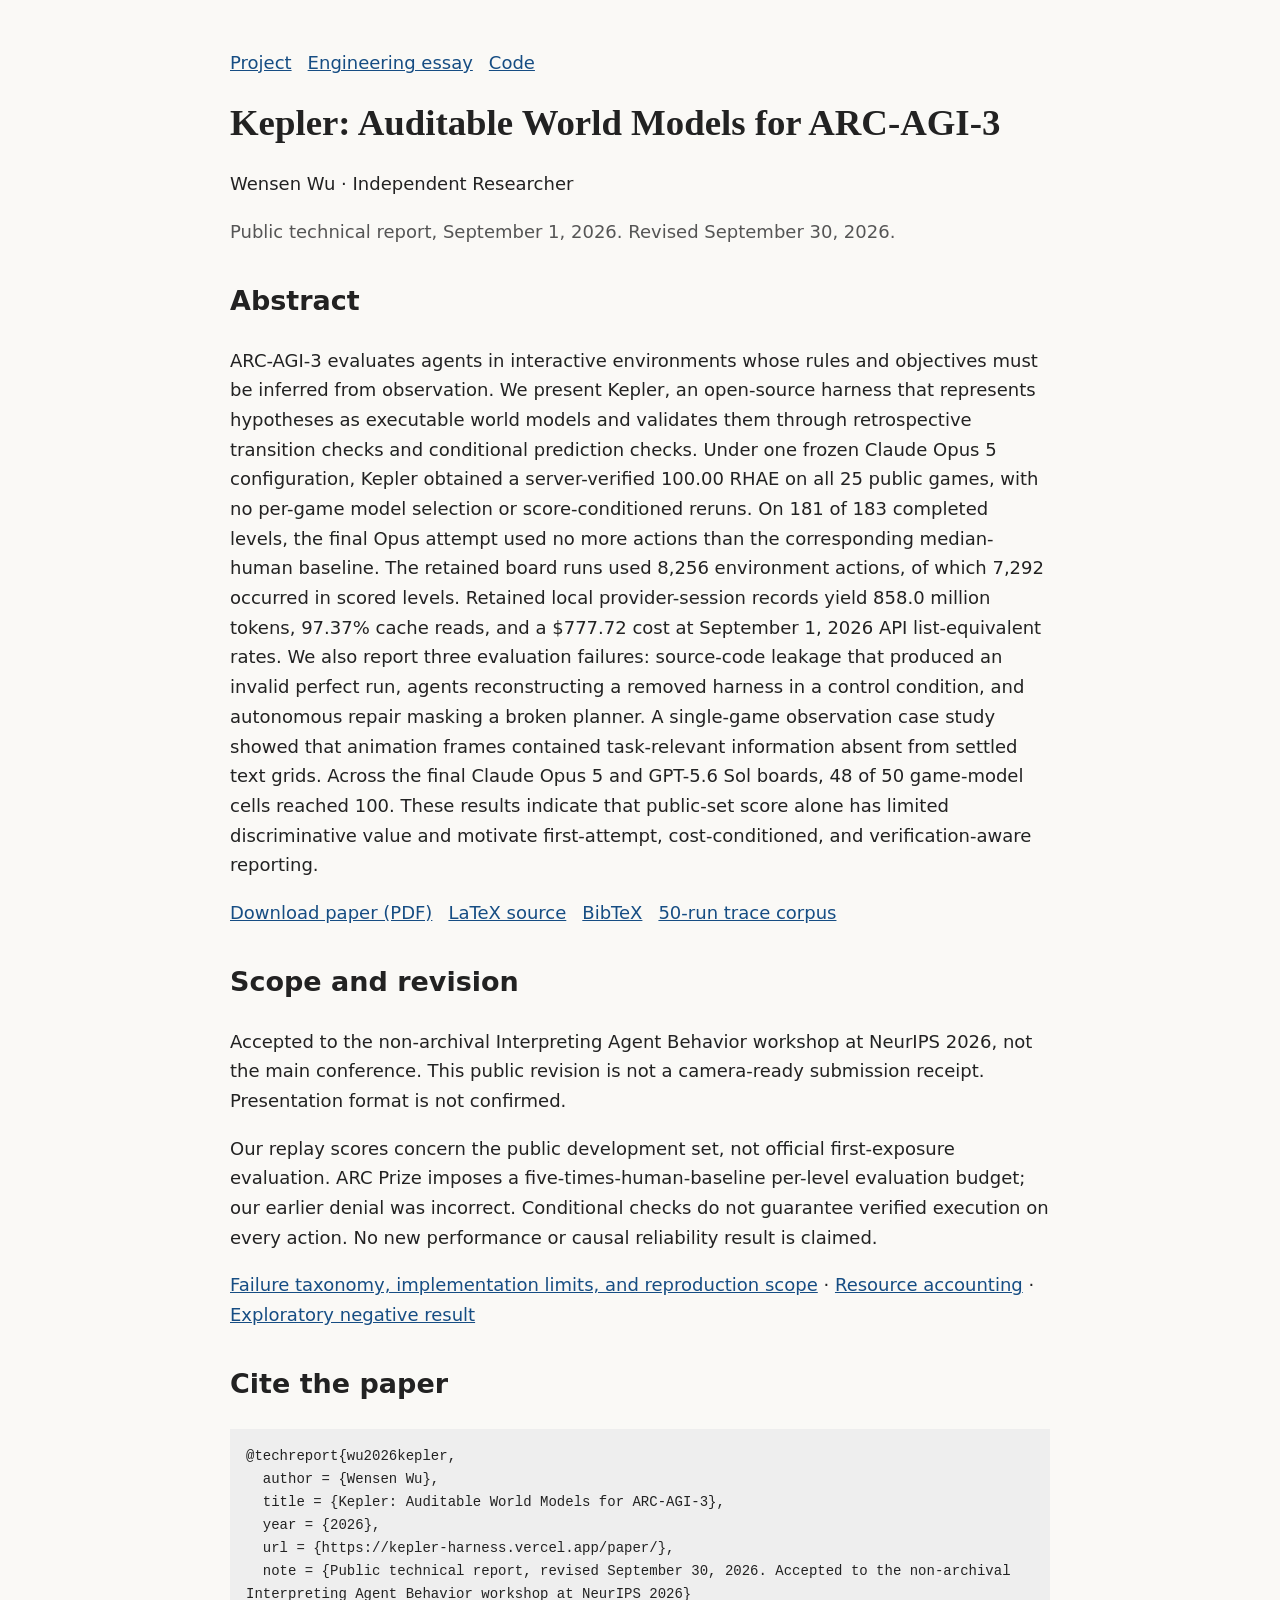
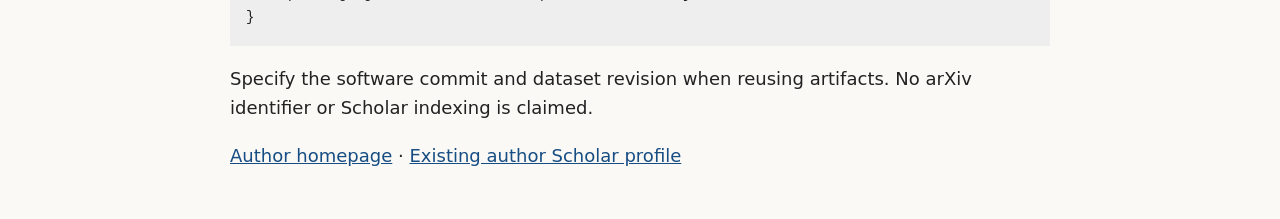
==== blog/site/paper/index.html @ 1d2b7d65 "Correct evaluation claims and publish auditable paper assets" ====
<!doctype html>
<html lang="en"><head><meta charset="utf-8">
<meta name="viewport" content="width=device-width,initial-scale=1">
<title>Kepler: Auditable World Models for ARC-AGI-3 | Wensen Wu</title>
<link rel="canonical" href="https://kepler-harness.vercel.app/paper/">
<meta name="citation_title" content="Kepler: Auditable World Models for ARC-AGI-3">
<meta name="citation_author" content="Wensen Wu">
<meta name="citation_publication_date" content="2026/09/01">
<meta name="citation_pdf_url" content="https://kepler-harness.vercel.app/paper/kepler.pdf">
<meta name="description" content="Executable world models, replay evidence, and documented evaluation failures. Public technical report by Wensen Wu.">
<style>body{max-width:820px;margin:3rem auto;padding:0 1.25rem;font:18px/1.65 system-ui;color:#222;background:#faf9f6}h1{font:600 2.3rem/1.15 Georgia,serif}a{color:#164d83}nav{display:flex;flex-wrap:wrap;gap:1rem}pre{padding:1rem;background:#eee;white-space:pre-wrap;overflow-wrap:anywhere;font-size:14px}.meta{color:#555}h2{margin-top:2rem}</style>
</head><body>
<nav><a href="/">Project</a><a href="https://www.wensenwu.com/thoughts/kepler">Engineering essay</a><a href="https://github.com/Cveinnt/kepler">Code</a></nav>
<h1>Kepler: Auditable World Models for ARC-AGI-3</h1><p>Wensen Wu · Independent Researcher</p>
<p class="meta">Public technical report, September 1, 2026. Revised September 30, 2026.</p>
<h2>Abstract</h2><p>ARC-AGI-3 evaluates agents in interactive environments whose rules and objectives must be inferred from observation. We present Kepler, an open-source harness that represents hypotheses as executable world models and validates them through retrospective transition checks and conditional prediction checks. Under one frozen Claude Opus 5 configuration, Kepler obtained a server-verified 100.00 RHAE on all 25 public games, with no per-game model selection or score-conditioned reruns. On 181 of 183 completed levels, the final Opus attempt used no more actions than the corresponding median-human baseline. The retained board runs used 8,256 environment actions, of which 7,292 occurred in scored levels. Retained local provider-session records yield 858.0 million tokens, 97.37% cache reads, and a $777.72 cost at September 1, 2026 API list-equivalent rates. We also report three evaluation failures: source-code leakage that produced an invalid perfect run, agents reconstructing a removed harness in a control condition, and autonomous repair masking a broken planner. A single-game observation case study showed that animation frames contained task-relevant information absent from settled text grids. Across the final Claude Opus 5 and GPT-5.6 Sol boards, 48 of 50 game-model cells reached 100. These results indicate that public-set score alone has limited discriminative value and motivate first-attempt, cost-conditioned, and verification-aware reporting.</p>
<nav><a href="kepler.pdf">Download paper (PDF)</a><a href="kepler-latex.zip">LaTeX source</a><a href="kepler.bib">BibTeX</a><a href="https://huggingface.co/datasets/cveinnt/kepler-arc-agi-3-traces">50-run trace corpus</a></nav>
<h2>Scope and revision</h2>
<p>Accepted to the non-archival Interpreting Agent Behavior workshop at NeurIPS 2026, not the main conference. This public revision is not a camera-ready submission receipt. Presentation format is not confirmed.</p>
<p>Our replay scores concern the public development set, not official first-exposure evaluation. ARC Prize imposes a five-times-human-baseline per-level evaluation budget; our earlier denial was incorrect. Conditional checks do not guarantee verified execution on every action. No new performance or causal reliability result is claimed.</p>
<p><a href="https://github.com/Cveinnt/kepler/blob/main/docs/evidence-boundaries.md">Failure taxonomy, implementation limits, and reproduction scope</a> · <a href="https://github.com/Cveinnt/kepler/blob/main/docs/resource-comparison.md">Resource accounting</a> · <a href="https://github.com/Cveinnt/kepler/blob/main/docs/research-followups.md">Exploratory negative result</a></p>
<h2>Cite the paper</h2><pre>@techreport{wu2026kepler,
  author = {Wensen Wu},
  title = {Kepler: Auditable World Models for ARC-AGI-3},
  year = {2026},
  url = {https://kepler-harness.vercel.app/paper/},
  note = {Public technical report, revised September 30, 2026. Accepted to the non-archival Interpreting Agent Behavior workshop at NeurIPS 2026}
}
</pre>
<p>Specify the software commit and dataset revision when reusing artifacts. No arXiv identifier or Scholar indexing is claimed.</p>
<p><a href="https://www.wensenwu.com/">Author homepage</a> · <a href="https://scholar.google.com/citations?user=9MXpr74AAAAJ&amp;hl=en">Existing author Scholar profile</a></p>
</body></html>
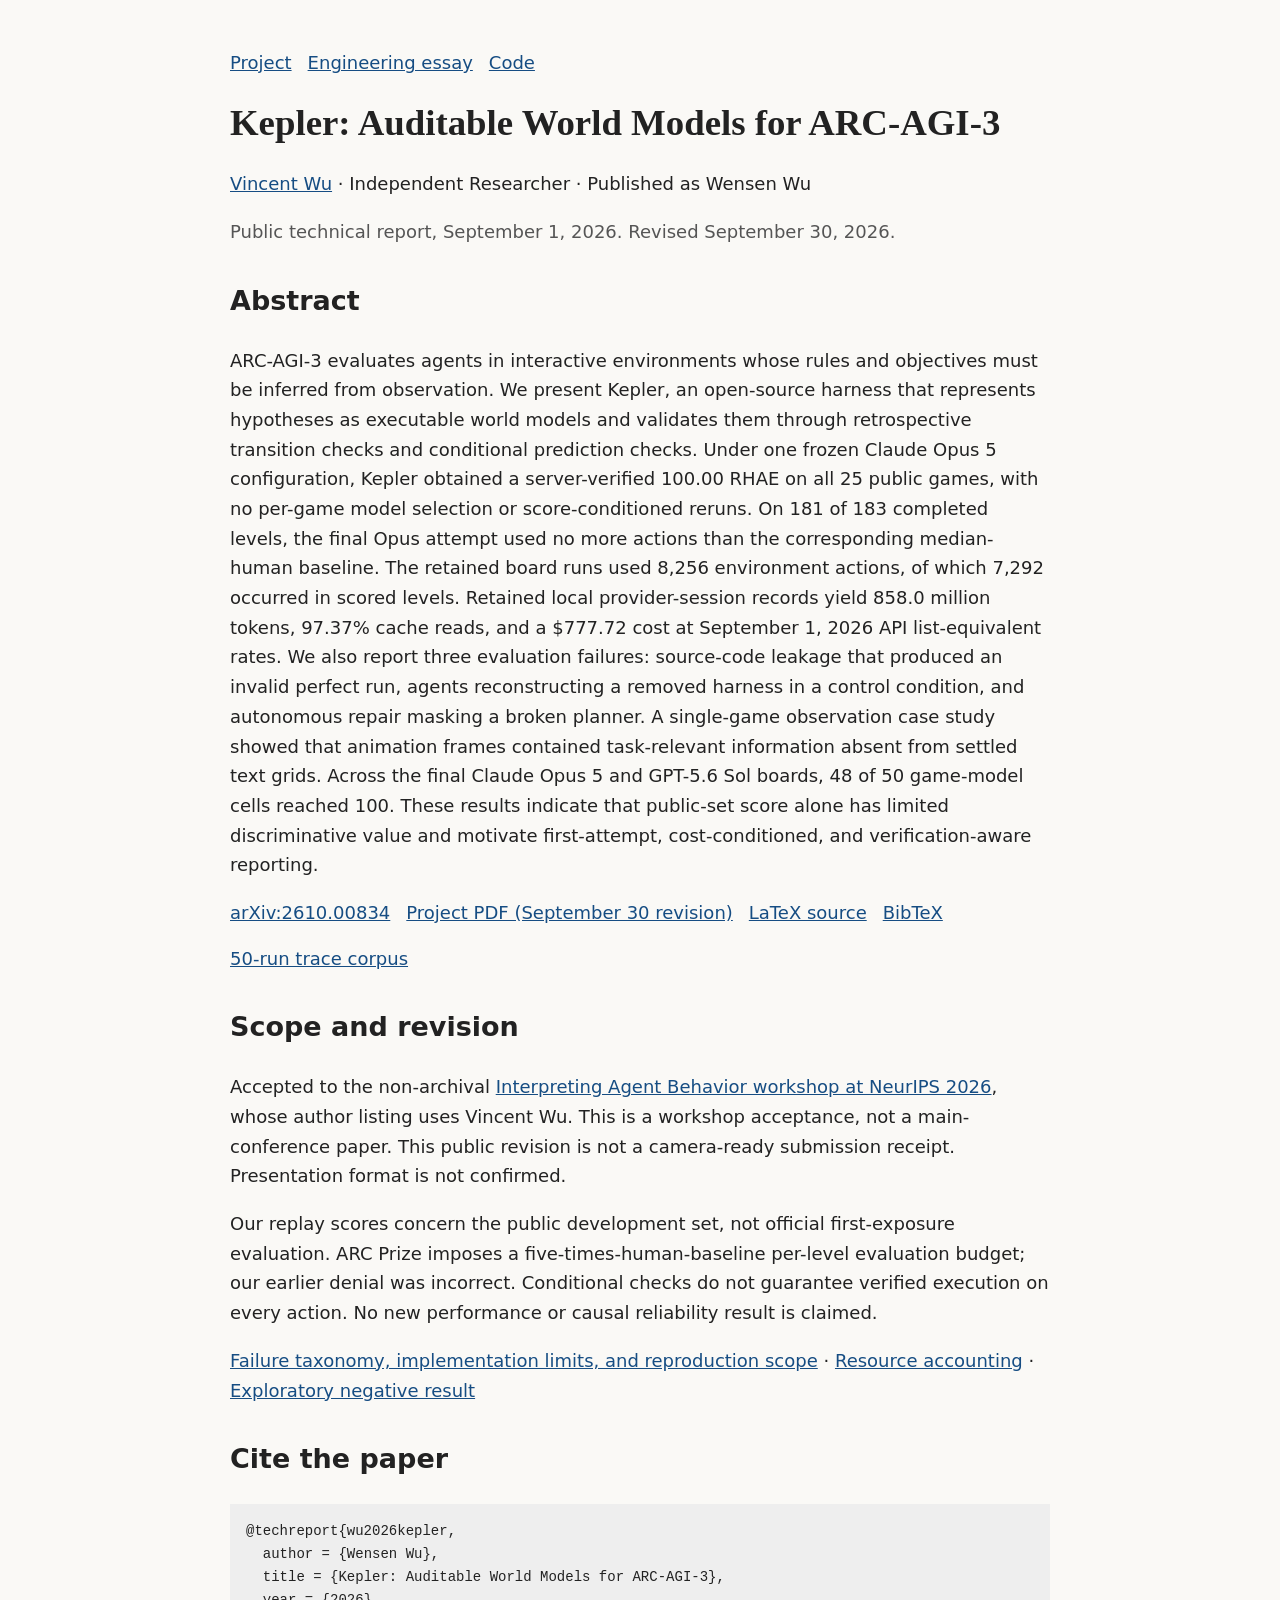
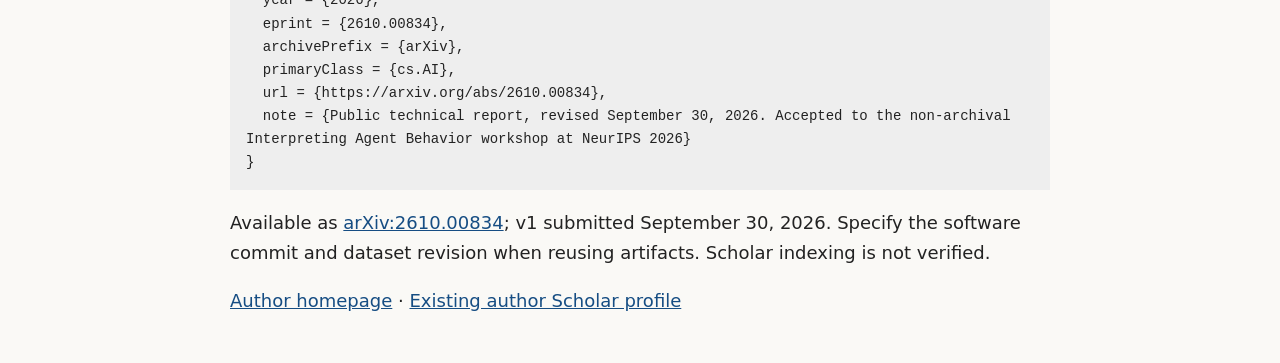
==== commit bf9b4ef2: "Connect Kepler publication to arXiv and Vincent Wu author profile" ====
--- a/blog/site/paper/index.html
+++ b/blog/site/paper/index.html
@@ -1,32 +1,44 @@
 <!doctype html>
 <html lang="en"><head><meta charset="utf-8">
 <meta name="viewport" content="width=device-width,initial-scale=1">
-<title>Kepler: Auditable World Models for ARC-AGI-3 | Wensen Wu</title>
+<title>Kepler: Auditable World Models for ARC-AGI-3 | Vincent Wu</title>
 <link rel="canonical" href="https://kepler-harness.vercel.app/paper/">
 <meta name="citation_title" content="Kepler: Auditable World Models for ARC-AGI-3">
 <meta name="citation_author" content="Wensen Wu">
 <meta name="citation_publication_date" content="2026/09/01">
 <meta name="citation_pdf_url" content="https://kepler-harness.vercel.app/paper/kepler.pdf">
-<meta name="description" content="Executable world models, replay evidence, and documented evaluation failures. Public technical report by Wensen Wu.">
+<meta name="description" content="Executable world models, replay evidence, and documented evaluation failures. Public technical report by Vincent Wu, published as Wensen Wu.">
+<meta property="og:type" content="article">
+<meta property="og:title" content="Kepler: Auditable World Models for ARC-AGI-3">
+<meta property="og:description" content="Executable world models, replay evidence, and documented evaluation failures. Public technical report by Vincent Wu, published as Wensen Wu.">
+<meta property="og:url" content="https://kepler-harness.vercel.app/paper/">
+<meta property="og:image" content="https://kepler-harness.vercel.app/og.png">
+<meta name="twitter:card" content="summary_large_image">
+<meta name="twitter:title" content="Kepler: Auditable World Models for ARC-AGI-3">
+<meta name="twitter:description" content="Executable world models, replay evidence, and documented evaluation failures. Public technical report by Vincent Wu, published as Wensen Wu.">
+<meta name="twitter:image" content="https://kepler-harness.vercel.app/og.png">
 <style>body{max-width:820px;margin:3rem auto;padding:0 1.25rem;font:18px/1.65 system-ui;color:#222;background:#faf9f6}h1{font:600 2.3rem/1.15 Georgia,serif}a{color:#164d83}nav{display:flex;flex-wrap:wrap;gap:1rem}pre{padding:1rem;background:#eee;white-space:pre-wrap;overflow-wrap:anywhere;font-size:14px}.meta{color:#555}h2{margin-top:2rem}</style>
 </head><body>
 <nav><a href="/">Project</a><a href="https://www.wensenwu.com/thoughts/kepler">Engineering essay</a><a href="https://github.com/Cveinnt/kepler">Code</a></nav>
-<h1>Kepler: Auditable World Models for ARC-AGI-3</h1><p>Wensen Wu · Independent Researcher</p>
+<h1>Kepler: Auditable World Models for ARC-AGI-3</h1><p><a href="https://www.wensenwu.com/about">Vincent Wu</a> · Independent Researcher · Published as Wensen Wu</p>
 <p class="meta">Public technical report, September 1, 2026. Revised September 30, 2026.</p>
 <h2>Abstract</h2><p>ARC-AGI-3 evaluates agents in interactive environments whose rules and objectives must be inferred from observation. We present Kepler, an open-source harness that represents hypotheses as executable world models and validates them through retrospective transition checks and conditional prediction checks. Under one frozen Claude Opus 5 configuration, Kepler obtained a server-verified 100.00 RHAE on all 25 public games, with no per-game model selection or score-conditioned reruns. On 181 of 183 completed levels, the final Opus attempt used no more actions than the corresponding median-human baseline. The retained board runs used 8,256 environment actions, of which 7,292 occurred in scored levels. Retained local provider-session records yield 858.0 million tokens, 97.37% cache reads, and a $777.72 cost at September 1, 2026 API list-equivalent rates. We also report three evaluation failures: source-code leakage that produced an invalid perfect run, agents reconstructing a removed harness in a control condition, and autonomous repair masking a broken planner. A single-game observation case study showed that animation frames contained task-relevant information absent from settled text grids. Across the final Claude Opus 5 and GPT-5.6 Sol boards, 48 of 50 game-model cells reached 100. These results indicate that public-set score alone has limited discriminative value and motivate first-attempt, cost-conditioned, and verification-aware reporting.</p>
-<nav><a href="kepler.pdf">Download paper (PDF)</a><a href="kepler-latex.zip">LaTeX source</a><a href="kepler.bib">BibTeX</a><a href="https://huggingface.co/datasets/cveinnt/kepler-arc-agi-3-traces">50-run trace corpus</a></nav>
+<nav><a href="https://arxiv.org/abs/2610.00834">arXiv:2610.00834</a><a href="kepler.pdf">Project PDF (September 30 revision)</a><a href="kepler-latex.zip">LaTeX source</a><a href="kepler.bib">BibTeX</a><a href="https://huggingface.co/datasets/cveinnt/kepler-arc-agi-3-traces">50-run trace corpus</a></nav>
 <h2>Scope and revision</h2>
-<p>Accepted to the non-archival Interpreting Agent Behavior workshop at NeurIPS 2026, not the main conference. This public revision is not a camera-ready submission receipt. Presentation format is not confirmed.</p>
+<p>Accepted to the non-archival <a href="https://iab-agents.github.io/accepted-papers/">Interpreting Agent Behavior workshop at NeurIPS 2026</a>, whose author listing uses Vincent Wu. This is a workshop acceptance, not a main-conference paper. This public revision is not a camera-ready submission receipt. Presentation format is not confirmed.</p>
 <p>Our replay scores concern the public development set, not official first-exposure evaluation. ARC Prize imposes a five-times-human-baseline per-level evaluation budget; our earlier denial was incorrect. Conditional checks do not guarantee verified execution on every action. No new performance or causal reliability result is claimed.</p>
 <p><a href="https://github.com/Cveinnt/kepler/blob/main/docs/evidence-boundaries.md">Failure taxonomy, implementation limits, and reproduction scope</a> · <a href="https://github.com/Cveinnt/kepler/blob/main/docs/resource-comparison.md">Resource accounting</a> · <a href="https://github.com/Cveinnt/kepler/blob/main/docs/research-followups.md">Exploratory negative result</a></p>
 <h2>Cite the paper</h2><pre>@techreport{wu2026kepler,
   author = {Wensen Wu},
   title = {Kepler: Auditable World Models for ARC-AGI-3},
   year = {2026},
-  url = {https://kepler-harness.vercel.app/paper/},
+  eprint = {2610.00834},
+  archivePrefix = {arXiv},
+  primaryClass = {cs.AI},
+  url = {https://arxiv.org/abs/2610.00834},
   note = {Public technical report, revised September 30, 2026. Accepted to the non-archival Interpreting Agent Behavior workshop at NeurIPS 2026}
 }
 </pre>
-<p>Specify the software commit and dataset revision when reusing artifacts. No arXiv identifier or Scholar indexing is claimed.</p>
+<p>Available as <a href="https://arxiv.org/abs/2610.00834">arXiv:2610.00834</a>; v1 submitted September 30, 2026. Specify the software commit and dataset revision when reusing artifacts. Scholar indexing is not verified.</p>
 <p><a href="https://www.wensenwu.com/">Author homepage</a> · <a href="https://scholar.google.com/citations?user=9MXpr74AAAAJ&amp;hl=en">Existing author Scholar profile</a></p>
 </body></html>
